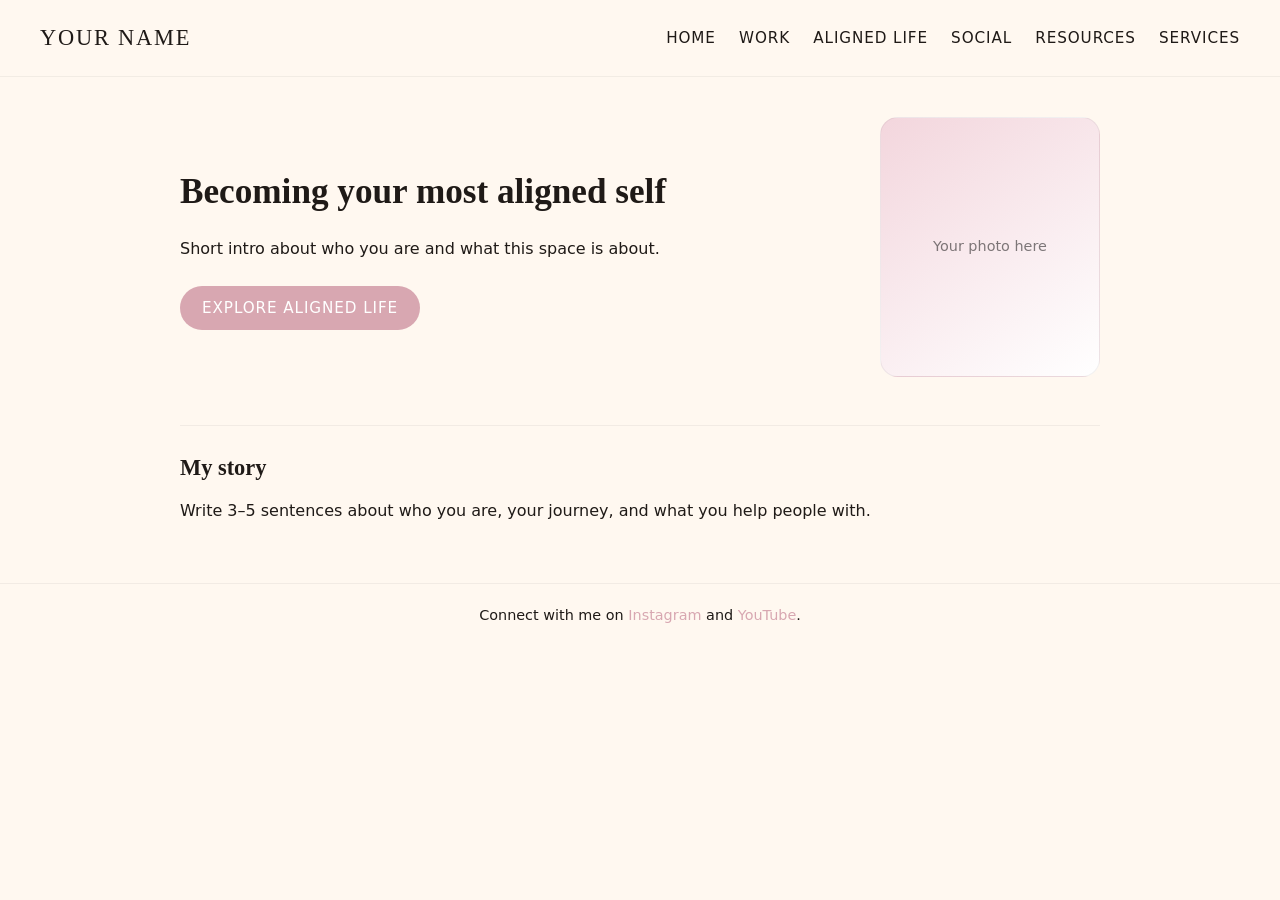
==== index.html @ 65230631 "Update 2 pages and css Updated the index page, work page and the css" ====
<!DOCTYPE html>
<html lang="en">
<head>
  <meta charset="UTF-8">
  <title>Home | Your Name</title>
  <link rel="stylesheet" href="style.css">
</head>
<body>
  <header class="site-header">
    <div class="logo">Your Name</div>
    <nav class="site-nav">
      <a href="index.html">Home</a>
      <a href="work.html">Work</a>
      <a href="aligned-life.html">Aligned Life</a>
      <a href="social.html">Social</a>
      <a href="resources.html">Resources</a>
      <a href="services.html">Services</a>
    </nav>
  </header>

  <main class="page">
    <section class="hero">
      <div class="hero-text">
        <h1>Becoming your most aligned self</h1>
        <p>Short intro about who you are and what this space is about.</p>
        <a class="button" href="aligned-life.html">Explore Aligned Life</a>
      </div>
      <div class="hero-photo">
        <!-- Replace this later with your real photo -->
        <div class="photo-placeholder">Your photo here</div>
      </div>
    </section>

    <section class="intro">
      <h2>My story</h2>
      <p>Write 3–5 sentences about who you are, your journey, and what you help people with.</p>
    </section>
  </main>

  <footer class="site-footer">
    <p>Connect with me on <a href="https://instagram.com/yourhandle" target="_blank">Instagram</a> and <a href="https://youtube.com/@yourchannel" target="_blank">YouTube</a>.</p>
  </footer>
</body>
</html>
---- style.css ----
/* Palette B */
:root {
  --bg: #FFF8F0;
  --text: #1F1A17;
  --accent: #D8A7B1;
  --accent-soft: #F3D6DD;
  --muted: #C9A36B;
  --white: #FFFFFF;
}

* {
  box-sizing: border-box;
  margin: 0;
  padding: 0;
}

body {
  font-family: "Karla", system-ui, -apple-system, BlinkMacSystemFont, "Segoe UI", sans-serif;
  background-color: var(--bg);
  color: var(--text);
  line-height: 1.6;
}

.site-header {
  padding: 20px 40px;
  display: flex;
  justify-content: space-between;
  align-items: center;
  border-bottom: 1px solid rgba(0,0,0,0.05);
  background-color: rgba(255,248,240,0.9);
  backdrop-filter: blur(4px);
}

.logo {
  font-family: "Playfair Display", "Times New Roman", serif;
  font-size: 1.4rem;
  letter-spacing: 0.08em;
  text-transform: uppercase;
}

.site-nav a {
  margin-left: 18px;
  text-decoration: none;
  color: var(--text);
  font-size: 0.95rem;
  letter-spacing: 0.06em;
  text-transform: uppercase;
  padding-bottom: 4px;
  border-bottom: 2px solid transparent;
}

.site-nav a:hover {
  border-bottom-color: var(--accent);
}

.site-nav a.active {
  border-bottom-color: var(--muted);
}

.page {
  max-width: 960px;
  margin: 40px auto 60px;
  padding: 0 20px;
}

.hero {
  display: grid;
  grid-template-columns: 1.4fr 1fr;
  gap: 40px;
  align-items: center;
  margin-bottom: 48px;
}

.hero-text h1 {
  font-family: "Playfair Display", "Times New Roman", serif;
  font-size: 2.2rem;
  margin-bottom: 16px;
}

.hero-text p {
  font-size: 1rem;
  margin-bottom: 24px;
}

.hero-photo {
  display: flex;
  justify-content: flex-end;
}

.photo-placeholder {
  width: 220px;
  height: 260px;
  border-radius: 18px;
  border: 1px solid rgba(0,0,0,0.05);
  background: linear-gradient(145deg, var(--accent-soft), var(--white));
  display: flex;
  justify-content: center;
  align-items: center;
  font-size: 0.9rem;
  color: rgba(0,0,0,0.5);
}

.intro {
  border-top: 1px solid rgba(0,0,0,0.05);
  padding-top: 24px;
}

h2 {
  font-family: "Playfair Display", "Times New Roman", serif;
  font-size: 1.4rem;
  margin-bottom: 12px;
}

.button {
  display: inline-block;
  padding: 10px 22px;
  border-radius: 999px;
  background-color: var(--accent);
  color: var(--white);
  text-decoration: none;
  font-size: 0.95rem;
  letter-spacing: 0.06em;
  text-transform: uppercase;
}

.button:hover {
  background-color: var(--muted);
}

.two-column {
  display: grid;
  grid-template-columns: 1fr 1fr;
  gap: 32px;
  margin-top: 24px;
}

ul {
  list-style: none;
}

ul li {
  margin-bottom: 8px;
}

.site-footer {
  padding: 20px 40px;
  border-top: 1px solid rgba(0,0,0,0.05);
  font-size: 0.9rem;
  text-align: center;
}

.site-footer a {
  color: var(--accent);
  text-decoration: none;
}

.site-footer a:hover {
  text-decoration: underline;
}

/* Mobile */
@media (max-width: 768px) {
  .site-header {
    flex-direction: column;
    align-items: flex-start;
  }

  .site-nav {
    margin-top: 10px;
  }

  .hero {
    grid-template-columns: 1fr;
  }

  .hero-photo {
    justify-content: flex-start;
    margin-top: 20px;
  }

  .two-column {
    grid-template-columns: 1fr;
  }
}
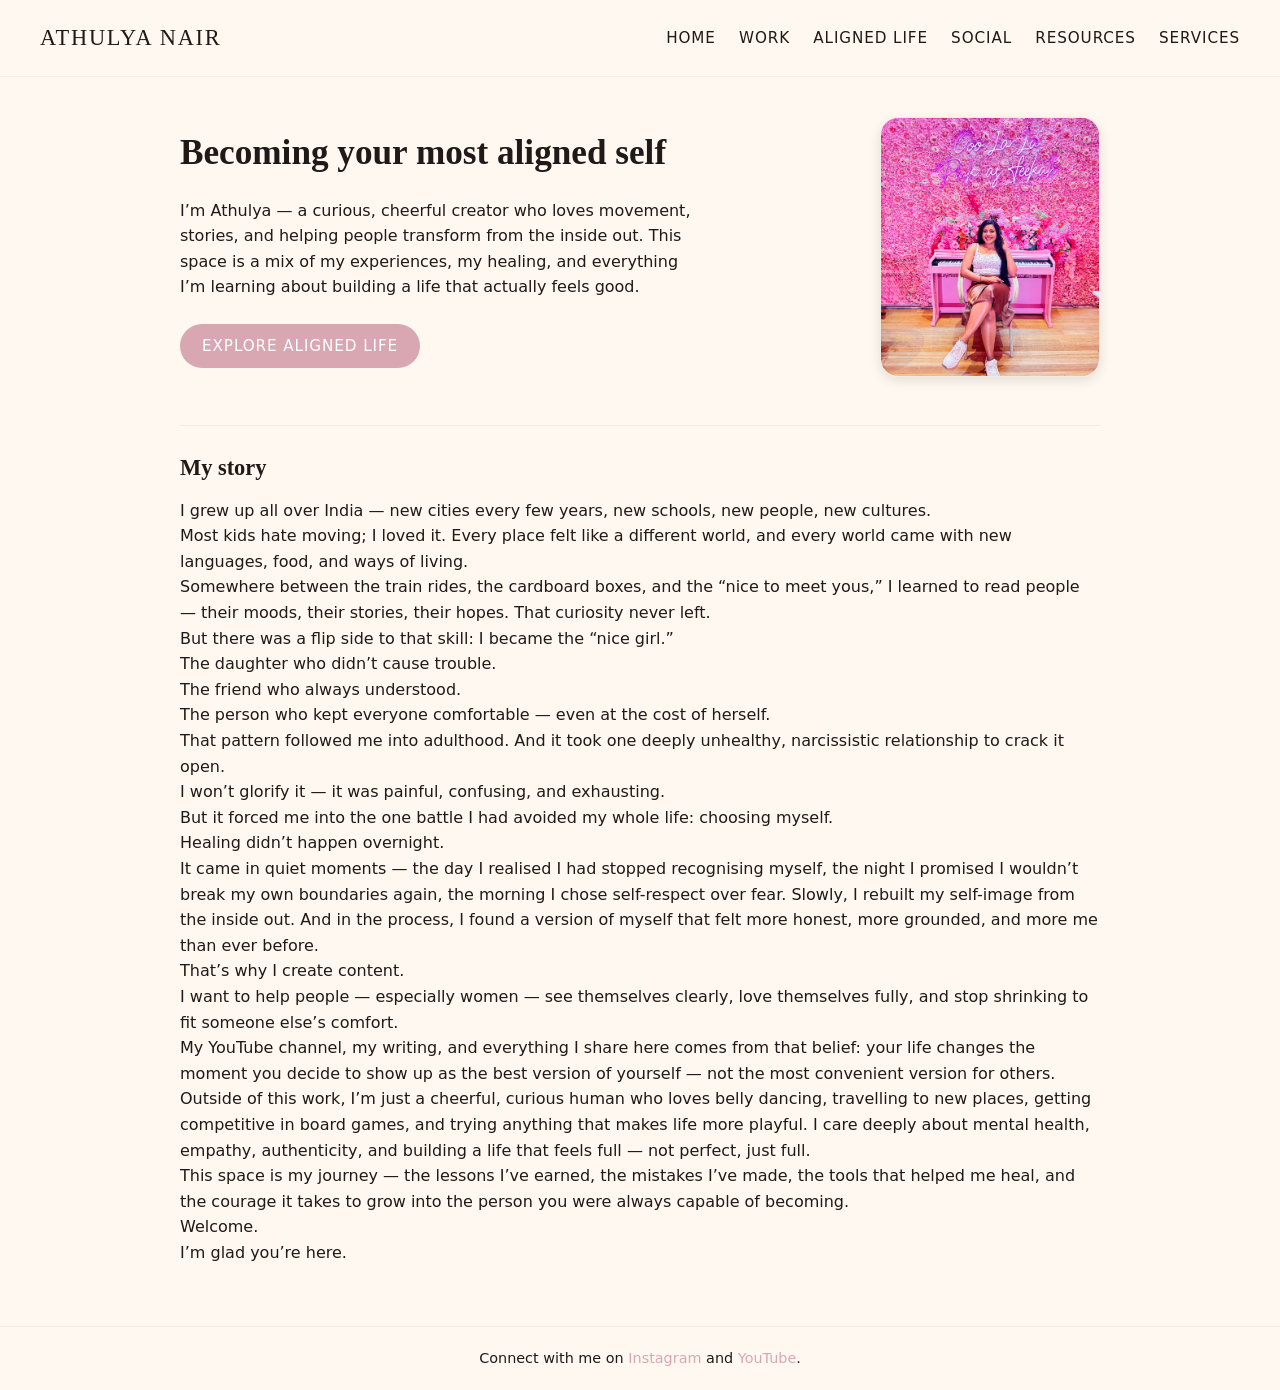
==== commit 3ac70484: "Updated index page 1. Photo added 2. Content updated." ====
--- a/index.html
+++ b/index.html
@@ -2,12 +2,12 @@
 <html lang="en">
 <head>
   <meta charset="UTF-8">
-  <title>Home | Your Name</title>
+  <title>Home | Athulya Nair</title>
   <link rel="stylesheet" href="style.css">
 </head>
 <body>
   <header class="site-header">
-    <div class="logo">Your Name</div>
+    <div class="logo">Athulya Nair</div>
     <nav class="site-nav">
       <a href="index.html">Home</a>
       <a href="work.html">Work</a>
@@ -22,23 +22,38 @@
     <section class="hero">
       <div class="hero-text">
         <h1>Becoming your most aligned self</h1>
-        <p>Short intro about who you are and what this space is about.</p>
+        <p>I’m Athulya — a curious, cheerful creator who loves movement, stories, and helping people transform from the inside out. This space is a mix of my experiences, my healing, and everything I’m learning about building a life that actually feels good.</p>
         <a class="button" href="aligned-life.html">Explore Aligned Life</a>
       </div>
       <div class="hero-photo">
-        <!-- Replace this later with your real photo -->
-        <div class="photo-placeholder">Your photo here</div>
+        <img src="athulya-photo.jpg" alt="Photo of Athulya Nair" class="hero-photo-img" />
       </div>
     </section>
 
     <section class="intro">
       <h2>My story</h2>
-      <p>Write 3–5 sentences about who you are, your journey, and what you help people with.</p>
+      <p>I grew up all over India — new cities every few years, new schools, new people, new cultures.</p>
+      <p>Most kids hate moving; I loved it. Every place felt like a different world, and every world came with new languages, food, and ways of living.</p>
+      <p>Somewhere between the train rides, the cardboard boxes, and the “nice to meet yous,” I learned to read people — their moods, their stories, their hopes. That curiosity never left.</p>
+      <p>But there was a flip side to that skill: I became the “nice girl.”</p>
+      <p>The daughter who didn’t cause trouble.</p>
+      <p>The friend who always understood.</p>
+      <p>The person who kept everyone comfortable — even at the cost of herself.</p>
+      <p>That pattern followed me into adulthood. And it took one deeply unhealthy, narcissistic relationship to crack it open.</p>
+      <p>I won’t glorify it — it was painful, confusing, and exhausting.</p>
+      <p>But it forced me into the one battle I had avoided my whole life: choosing myself.</p>
+      <p>Healing didn’t happen overnight.</p>
+      <p>It came in quiet moments — the day I realised I had stopped recognising myself, the night I promised I wouldn’t break my own boundaries again, the morning I chose self-respect over fear. Slowly, I rebuilt my self-image from the inside out. And in the process, I found a version of myself that felt more honest, more grounded, and more me than ever before.</p>
+      <p>That’s why I create content.</p>
+      <p>I want to help people — especially women — see themselves clearly, love themselves fully, and stop shrinking to fit someone else’s comfort.</p>
+      <p>My YouTube channel, my writing, and everything I share here comes from that belief: your life changes the moment you decide to show up as the best version of yourself — not the most convenient version for others.</p>
+      <p>Outside of this work, I’m just a cheerful, curious human who loves belly dancing, travelling to new places, getting competitive in board games, and trying anything that makes life more playful. I care deeply about mental health, empathy, authenticity, and building a life that feels full — not perfect, just full.</p>
+      <p>This space is my journey — the lessons I’ve earned, the mistakes I’ve made, the tools that helped me heal, and the courage it takes to grow into the person you were always capable of becoming.</p>
+      <p>Welcome.</p>
+      <p>I’m glad you’re here.</p>
     </section>
   </main>
 
   <footer class="site-footer">
     <p>Connect with me on <a href="https://instagram.com/yourhandle" target="_blank">Instagram</a> and <a href="https://youtube.com/@yourchannel" target="_blank">YouTube</a>.</p>
   </footer>
-</body>
-</html>
--- a/style.css
+++ b/style.css
@@ -87,17 +87,14 @@
   justify-content: flex-end;
 }
 
-.photo-placeholder {
+/* Your photo styling */
+.hero-photo-img {
   width: 220px;
   height: 260px;
   border-radius: 18px;
+  object-fit: cover;
   border: 1px solid rgba(0,0,0,0.05);
-  background: linear-gradient(145deg, var(--accent-soft), var(--white));
-  display: flex;
-  justify-content: center;
-  align-items: center;
-  font-size: 0.9rem;
-  color: rgba(0,0,0,0.5);
+  box-shadow: 0 4px 12px rgba(0,0,0,0.1);
 }
 
 .intro {
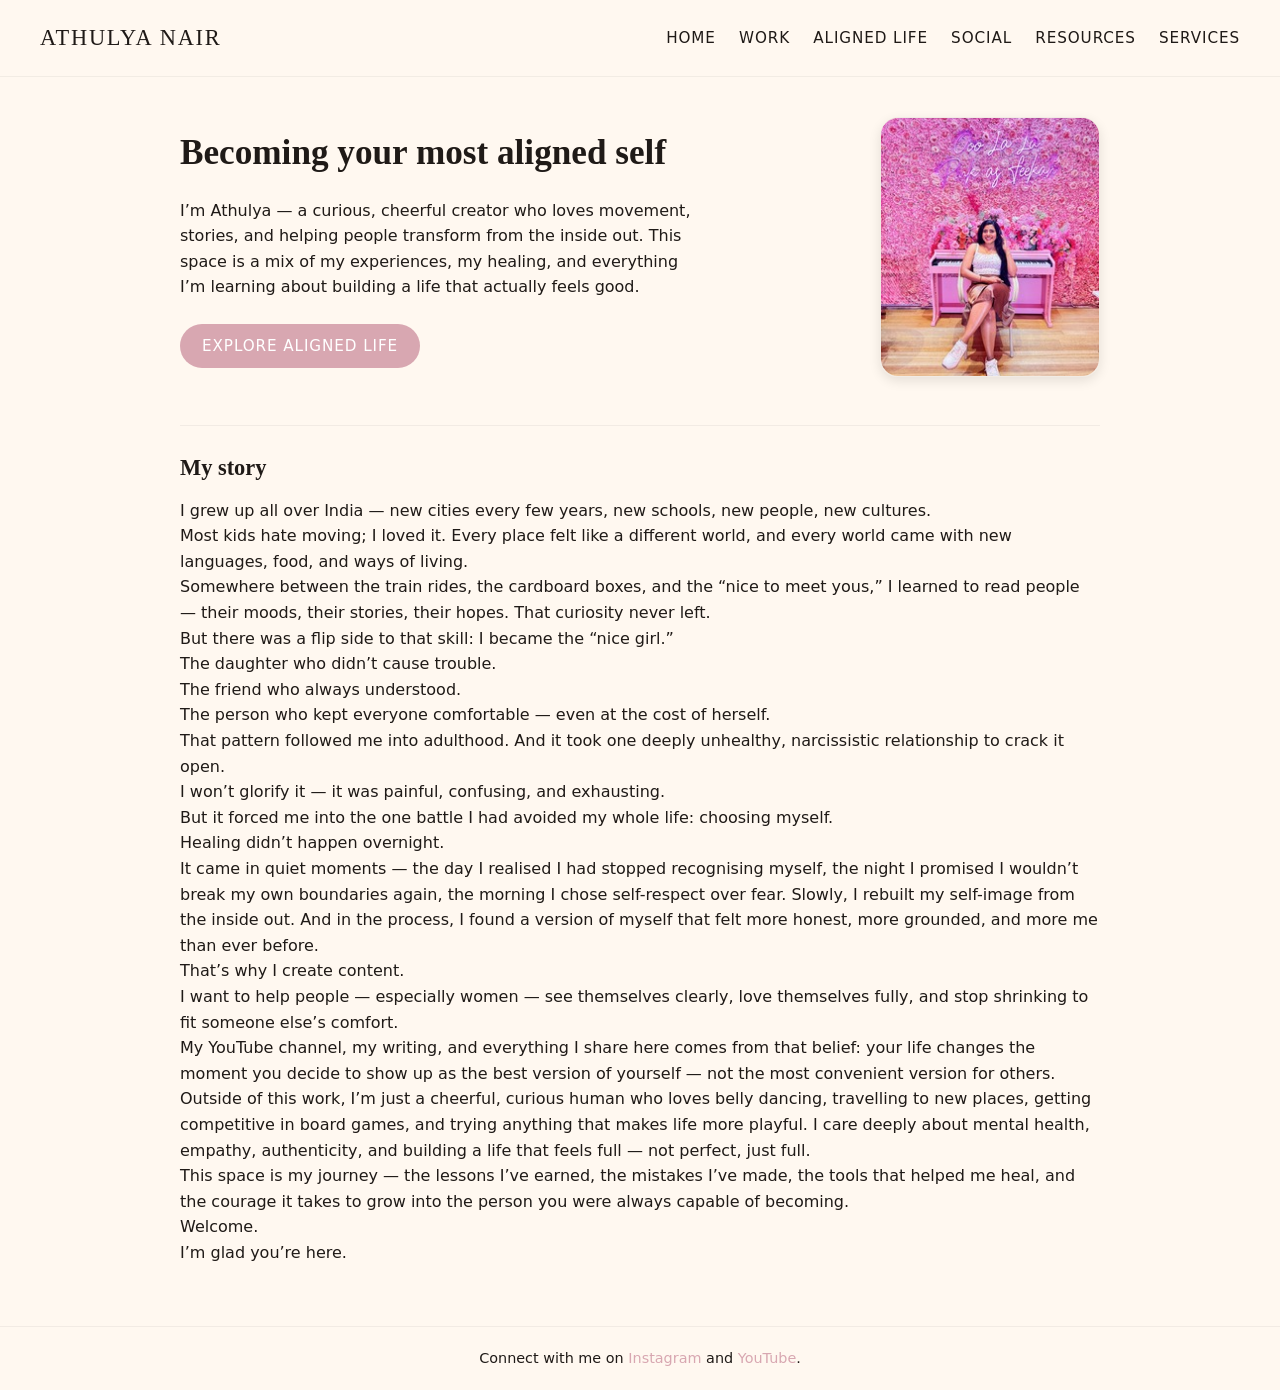
==== commit ff3d1af3: "Updated social media links 1. Updated IG link 2. Updated YouTube link" ====
--- a/index.html
+++ b/index.html
@@ -55,5 +55,5 @@
   </main>
 
   <footer class="site-footer">
-    <p>Connect with me on <a href="https://instagram.com/yourhandle" target="_blank">Instagram</a> and <a href="https://youtube.com/@yourchannel" target="_blank">YouTube</a>.</p>
+    <p>Connect with me on <a href="https://instagram.com/athulyaanair" target="_blank">Instagram</a> and <a href="https://youtube.com/@athulyanair" target="_blank">YouTube</a>.</p>
   </footer>
